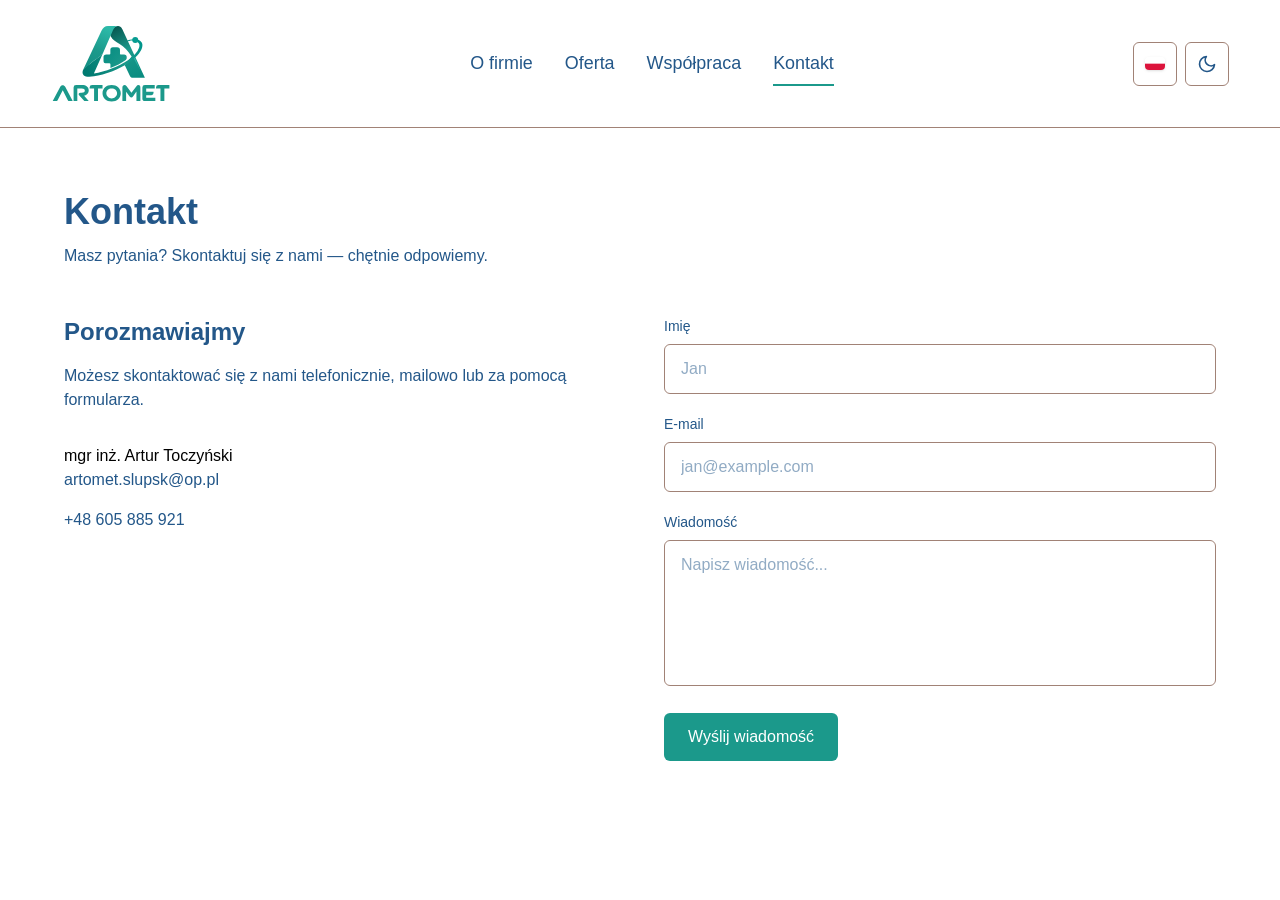
==== kontakt/index.html @ 6d8891f3 "Auto-generated commit" ====
<!DOCTYPE html><html lang="pl" data-beasties-container><head>
  <meta charset="utf-8">
  <title>Artomet</title>
  <base href="/">
  <meta name="viewport" content="width=device-width, initial-scale=1">
  <link rel="icon" type="image/svg+xml" href="favicon.svg">
<style>@layer properties;@layer theme,base,components,utilities;@layer theme{:root{--font-sans: -apple-system, BlinkMacSystemFont, "Segoe UI", Roboto, "Helvetica Neue", "Noto Sans", Arial, sans-serif, "Apple Color Emoji", "Segoe UI Emoji", "Segoe UI Symbol", "Noto Color Emoji";--font-mono: ui-monospace, SFMono-Regular, Menlo, Monaco, Consolas, "Liberation Mono", "Courier New", monospace;--spacing: .25rem;--container-xl: 36rem;--container-2xl: 42rem;--container-3xl: 48rem;--container-6xl: 72rem;--text-xs: .75rem;--text-xs--line-height: calc(1 / .75);--text-sm: .875rem;--text-sm--line-height: calc(1.25 / .875);--text-lg: 1.125rem;--text-lg--line-height: calc(1.75 / 1.125);--text-xl: 1.25rem;--text-xl--line-height: calc(1.75 / 1.25);--text-2xl: 1.5rem;--text-2xl--line-height: calc(2 / 1.5);--text-3xl: 1.875rem;--text-3xl--line-height: 1.2 ;--text-4xl: 2.25rem;--text-4xl--line-height: calc(2.5 / 2.25);--text-5xl: 3rem;--text-5xl--line-height: 1;--text-6xl: 3.75rem;--text-6xl--line-height: 1;--font-weight-medium: 500;--font-weight-semibold: 600;--font-weight-bold: 700;--leading-tight: 1.25;--leading-relaxed: 1.625;--radius-sm: .25rem;--radius-md: .375rem;--radius-xl: .75rem;--radius-2xl: 1rem;--ease-out: cubic-bezier(0, 0, .2, 1);--default-transition-duration: .15s;--default-transition-timing-function: cubic-bezier(.4, 0, .2, 1);--default-font-family: var(--font-sans);--default-mono-font-family: var(--font-mono);--color-background: var(--color-background);--color-foreground: var(--color-foreground);--color-primary: var(--color-primary);--color-border: var(--color-border);--color-inactive: var(--color-inactive)}}@layer base{*,:after,:before{box-sizing:border-box;margin:0;padding:0;border:0 solid}html{line-height:1.5;-webkit-text-size-adjust:100%;tab-size:4;font-family:var(--default-font-family, -apple-system, BlinkMacSystemFont, "Segoe UI", Roboto, "Helvetica Neue", "Noto Sans", Arial, sans-serif, "Apple Color Emoji", "Segoe UI Emoji", "Segoe UI Symbol", "Noto Color Emoji");font-feature-settings:var(--default-font-feature-settings, normal);font-variation-settings:var(--default-font-variation-settings, normal);-webkit-tap-highlight-color:transparent}h1,h2{font-size:inherit;font-weight:inherit}a{color:inherit;-webkit-text-decoration:inherit;text-decoration:inherit}img,svg{display:block;vertical-align:middle}img{max-width:100%;height:auto}button,input,textarea{font:inherit;font-feature-settings:inherit;font-variation-settings:inherit;letter-spacing:inherit;color:inherit;border-radius:0;background-color:transparent;opacity:1}textarea{resize:vertical}button,input:where([type=button],[type=reset],[type=submit]){appearance:button}}@layer utilities{.pointer-events-none{pointer-events:none}.absolute{position:absolute}.relative{position:relative}.top-full{top:100%}.right-0{right:0}.bottom-0{bottom:0}.left-0{left:0}.z-50{z-index:50}.mx-auto{margin-inline:auto}.mt-2{margin-top:calc(var(--spacing) * 2)}.mt-3{margin-top:calc(var(--spacing) * 3)}.mt-4{margin-top:calc(var(--spacing) * 4)}.mt-8{margin-top:calc(var(--spacing) * 8)}.mb-2{margin-bottom:calc(var(--spacing) * 2)}.mb-12{margin-bottom:calc(var(--spacing) * 12)}.block{display:block}.flex{display:flex}.grid{display:grid}.h-0\.5{height:calc(var(--spacing) * .5)}.h-11{height:calc(var(--spacing) * 11)}.min-h-\[calc\(100svh-var\(--header-height\)\)\]{min-height:calc(100svh - var(--header-height))}.w-5{width:calc(var(--spacing) * 5)}.w-11{width:calc(var(--spacing) * 11)}.w-full{width:100%}.max-w-2xl{max-width:var(--container-2xl)}.max-w-6xl{max-width:var(--container-6xl)}.origin-left{transform-origin:0}.translate-y-1{--tw-translate-y: var(--spacing);translate:var(--tw-translate-x) var(--tw-translate-y)}.scale-x-0{--tw-scale-x: 0%;scale:var(--tw-scale-x) var(--tw-scale-y)}.scale-x-100{--tw-scale-x: 100%;scale:var(--tw-scale-x) var(--tw-scale-y)}.cursor-pointer{cursor:pointer}.resize-none{resize:none}.items-center{align-items:center}.justify-center{justify-content:center}.gap-12{gap:calc(var(--spacing) * 12)}.rounded-md{border-radius:var(--radius-md)}.rounded-sm{border-radius:var(--radius-sm)}.border{border-style:var(--tw-border-style);border-width:1px}.border-border{border-color:var(--color-border)}.bg-background{background-color:var(--color-background)}.bg-foreground{background-color:var(--color-foreground)}.bg-primary{background-color:var(--color-primary)}.object-cover{object-fit:cover}.px-3{padding-inline:calc(var(--spacing) * 3)}.px-4{padding-inline:calc(var(--spacing) * 4)}.px-6{padding-inline:calc(var(--spacing) * 6)}.py-1{padding-block:var(--spacing)}.py-1\.5{padding-block:calc(var(--spacing) * 1.5)}.py-3{padding-block:calc(var(--spacing) * 3)}.py-10{padding-block:calc(var(--spacing) * 10)}.text-center{text-align:center}.text-2xl{font-size:var(--text-2xl);line-height:var(--tw-leading, var(--text-2xl--line-height))}.text-3xl{font-size:var(--text-3xl);line-height:var(--tw-leading, var(--text-3xl--line-height))}.text-sm{font-size:var(--text-sm);line-height:var(--tw-leading, var(--text-sm--line-height))}.text-xs{font-size:var(--text-xs);line-height:var(--tw-leading, var(--text-xs--line-height))}.font-bold{--tw-font-weight: var(--font-weight-bold);font-weight:var(--font-weight-bold)}.font-medium{--tw-font-weight: var(--font-weight-medium);font-weight:var(--font-weight-medium)}.font-semibold{--tw-font-weight: var(--font-weight-semibold);font-weight:var(--font-weight-semibold)}.whitespace-nowrap{white-space:nowrap}.text-background{color:var(--color-background)}.text-foreground{color:var(--color-foreground)}.text-primary{color:var(--color-primary)}.opacity-0{opacity:0%}.shadow-sm{--tw-shadow: 0 1px 3px 0 var(--tw-shadow-color, rgb(0 0 0 / .1)), 0 1px 2px -1px var(--tw-shadow-color, rgb(0 0 0 / .1));box-shadow:var(--tw-inset-shadow),var(--tw-inset-ring-shadow),var(--tw-ring-offset-shadow),var(--tw-ring-shadow),var(--tw-shadow)}.transition-all{transition-property:all;transition-timing-function:var(--tw-ease, var(--default-transition-timing-function));transition-duration:var(--tw-duration, var(--default-transition-duration))}.transition-colors{transition-property:color,background-color,border-color,outline-color,text-decoration-color,fill,stroke,--tw-gradient-from,--tw-gradient-via,--tw-gradient-to;transition-timing-function:var(--tw-ease, var(--default-transition-timing-function));transition-duration:var(--tw-duration, var(--default-transition-duration))}.transition-opacity{transition-property:opacity;transition-timing-function:var(--tw-ease, var(--default-transition-timing-function));transition-duration:var(--tw-duration, var(--default-transition-duration))}.transition-transform{transition-property:transform,translate,scale,rotate;transition-timing-function:var(--tw-ease, var(--default-transition-timing-function));transition-duration:var(--tw-duration, var(--default-transition-duration))}.duration-200{--tw-duration: .2s;transition-duration:.2s}.duration-300{--tw-duration: .3s;transition-duration:.3s}.ease-out{--tw-ease: var(--ease-out);transition-timing-function:var(--ease-out)}.outline-none{--tw-outline-style: none;outline-style:none}@media(hover:hover){.group-hover\:translate-y-0:is(:where(.group):hover *){--tw-translate-y: 0px;translate:var(--tw-translate-x) var(--tw-translate-y)}.group-hover\:scale-x-100:is(:where(.group):hover *){--tw-scale-x: 100%;scale:var(--tw-scale-x) var(--tw-scale-y)}.group-hover\:opacity-100:is(:where(.group):hover *){opacity:100%}}.group-focus-visible\:scale-x-100:is(:where(.group):focus-visible *){--tw-scale-x: 100%;scale:var(--tw-scale-x) var(--tw-scale-y)}@media(hover:hover){.hover\:text-primary:hover{color:var(--color-primary)}.hover\:opacity-90:hover{opacity:90%}}.focus\:border-primary:focus{border-color:var(--color-primary)}@media(width>=40rem){.sm\:px-6{padding-inline:calc(var(--spacing) * 6)}.sm\:py-16{padding-block:calc(var(--spacing) * 16)}.sm\:text-4xl{font-size:var(--text-4xl);line-height:var(--tw-leading, var(--text-4xl--line-height))}}@media(width>=48rem){.md\:grid-cols-2{grid-template-columns:repeat(2,minmax(0,1fr))}}}:root{--header-height: 4rem;--color-background: #ffffff;--color-foreground: #235789;--color-primary: #1B998B;--color-border: #A18276;--color-muted: #998888}@media(min-width:64rem){:root{--header-height: 8rem}}body{background:var(--color-background)}main{overflow-wrap:anywhere}main .grid>*{min-width:0}input,textarea{font-size:1rem}@keyframes content-enter{0%{opacity:0;transform:translateY(20px)}to{opacity:1;transform:translateY(0)}}@media(prefers-reduced-motion:no-preference){main :where(h1,h2,h3,p,a,button,input,textarea,label){animation:content-enter .6s cubic-bezier(.22,1,.36,1) both}main :where(h1,h2,h3){animation-delay:60ms}main p{animation-delay:.12s}main :where(a,button,input,textarea,label){animation-delay:.22s}main :where(a,button,input,textarea):focus{animation:none}}@property --tw-translate-x{syntax: "*"; inherits: false; initial-value: 0;}@property --tw-translate-y{syntax: "*"; inherits: false; initial-value: 0;}@property --tw-translate-z{syntax: "*"; inherits: false; initial-value: 0;}@property --tw-scale-x{syntax: "*"; inherits: false; initial-value: 1;}@property --tw-scale-y{syntax: "*"; inherits: false; initial-value: 1;}@property --tw-scale-z{syntax: "*"; inherits: false; initial-value: 1;}@property --tw-space-y-reverse{syntax: "*"; inherits: false; initial-value: 0;}@property --tw-border-style{syntax: "*"; inherits: false; initial-value: solid;}@property --tw-leading{syntax: "*"; inherits: false;}@property --tw-font-weight{syntax: "*"; inherits: false;}@property --tw-shadow{syntax: "*"; inherits: false; initial-value: 0 0 #0000;}@property --tw-shadow-color{syntax: "*"; inherits: false;}@property --tw-shadow-alpha{syntax: "<percentage>"; inherits: false; initial-value: 100%;}@property --tw-inset-shadow{syntax: "*"; inherits: false; initial-value: 0 0 #0000;}@property --tw-inset-shadow-color{syntax: "*"; inherits: false;}@property --tw-inset-shadow-alpha{syntax: "<percentage>"; inherits: false; initial-value: 100%;}@property --tw-ring-color{syntax: "*"; inherits: false;}@property --tw-ring-shadow{syntax: "*"; inherits: false; initial-value: 0 0 #0000;}@property --tw-inset-ring-color{syntax: "*"; inherits: false;}@property --tw-inset-ring-shadow{syntax: "*"; inherits: false; initial-value: 0 0 #0000;}@property --tw-ring-inset{syntax: "*"; inherits: false;}@property --tw-ring-offset-width{syntax: "<length>"; inherits: false; initial-value: 0px;}@property --tw-ring-offset-color{syntax: "*"; inherits: false; initial-value: #fff;}@property --tw-ring-offset-shadow{syntax: "*"; inherits: false; initial-value: 0 0 #0000;}@property --tw-duration{syntax: "*"; inherits: false;}@property --tw-ease{syntax: "*"; inherits: false;}@layer properties{@supports ((-webkit-hyphens: none) and (not (margin-trim: inline))) or ((-moz-orient: inline) and (not (color:rgb(from red r g b)))){*,:before,:after{--tw-translate-x: 0;--tw-translate-y: 0;--tw-translate-z: 0;--tw-scale-x: 1;--tw-scale-y: 1;--tw-scale-z: 1;--tw-space-y-reverse: 0;--tw-border-style: solid;--tw-leading: initial;--tw-font-weight: initial;--tw-shadow: 0 0 #0000;--tw-shadow-color: initial;--tw-shadow-alpha: 100%;--tw-inset-shadow: 0 0 #0000;--tw-inset-shadow-color: initial;--tw-inset-shadow-alpha: 100%;--tw-ring-color: initial;--tw-ring-shadow: 0 0 #0000;--tw-inset-ring-color: initial;--tw-inset-ring-shadow: 0 0 #0000;--tw-ring-inset: initial;--tw-ring-offset-width: 0px;--tw-ring-offset-color: #fff;--tw-ring-offset-shadow: 0 0 #0000;--tw-duration: initial;--tw-ease: initial}}}
</style><link rel="stylesheet" href="styles-PQJU27XA.css" media="print" onload="this.media='all'"><noscript><link rel="stylesheet" href="styles-PQJU27XA.css"></noscript><style ng-app-id="ng">.top-panel[_ngcontent-ng-c685632538]{display:flex;flex-wrap:wrap;align-items:center;justify-content:space-between;gap:0 12px;min-height:var(--header-height);padding:10px 16px;border-bottom:1px solid var(--color-border);background:var(--color-background);color:var(--color-foreground)}.brand[_ngcontent-ng-c685632538]{font-size:clamp(1.25rem,2.5vw,2rem)}.settings[_ngcontent-ng-c685632538]{display:flex;align-items:center;gap:8px}.menu-toggle[_ngcontent-ng-c685632538]{display:grid;place-items:center;width:44px;height:44px;border:1px solid var(--color-border);border-radius:6px;cursor:pointer}.navigation[_ngcontent-ng-c685632538]{display:none}.navigation.is-open[_ngcontent-ng-c685632538]{display:flex;flex-direction:column;order:3;width:100%;gap:8px;padding:12px 0}.navigation[_ngcontent-ng-c685632538]   a[_ngcontent-ng-c685632538]{display:flex;align-items:center;min-height:44px;width:fit-content;font-size:1.125rem;font-weight:500}[_ngcontent-ng-c685632538]:where(a,button):focus-visible{outline:2px solid var(--color-primary);outline-offset:4px}@media(min-width:64rem){.top-panel[_ngcontent-ng-c685632538]{flex-wrap:nowrap;padding:16px clamp(24px,4vw,64px)}.navigation[_ngcontent-ng-c685632538], .navigation.is-open[_ngcontent-ng-c685632538]{display:flex;flex-direction:row;order:0;width:auto;gap:clamp(20px,2.5vw,40px);padding:0}.navigation[_ngcontent-ng-c685632538]   a[_ngcontent-ng-c685632538]{font-size:clamp(1rem,1.4vw,1.25rem)}.menu-toggle[_ngcontent-ng-c685632538]{display:none}}</style></head>
<body><!--nghm--><script type="text/javascript" id="ng-event-dispatch-contract">(()=>{function p(t,n,r,o,e,i,f,m){return{eventType:t,event:n,targetElement:r,eic:o,timeStamp:e,eia:i,eirp:f,eiack:m}}function u(t){let n=[],r=e=>{n.push(e)};return{c:t,q:n,et:[],etc:[],d:r,h:e=>{r(p(e.type,e,e.target,t,Date.now()))}}}function s(t,n,r){for(let o=0;o<n.length;o++){let e=n[o];(r?t.etc:t.et).push(e),t.c.addEventListener(e,t.h,r)}}function c(t,n,r,o,e=window){let i=u(t);e._ejsas||(e._ejsas={}),e._ejsas[n]=i,s(i,r),s(i,o,!0)}window.__jsaction_bootstrap=c;})();
</script><script>window.__jsaction_bootstrap(document.body,"ng",["click","focusout"],[]);</script>
  <app-root ng-version="22.1.6" ngh="5" ng-server-context="ssg"><app-top-panel _nghost-ng-c685632538 ngh="3"><header _ngcontent-ng-c685632538 class="top-panel"><div _ngcontent-ng-c685632538 class="flex items-center"><a _ngcontent-ng-c685632538 routerlink="/" class="brand font-bold text-primary" href="/" jsaction="click:;"><img _ngcontent-ng-c685632538 src="/logo_name.svg" alt="Logo Artomet" style="width: 120px; height: auto;"></a></div><nav _ngcontent-ng-c685632538 id="main-navigation" aria-label="Menu główne" class="navigation"><a _ngcontent-ng-c685632538 routerlink="/o-firmie" routerlinkactive ariacurrentwhenactive="page" class="group relative py-1 text-foreground" href="/o-firmie" jsaction="click:;"><span _ngcontent-ng-c685632538>O firmie</span><span _ngcontent-ng-c685632538 class="absolute bottom-0 left-0 h-0.5 w-full origin-left bg-primary transition-transform duration-300 ease-out group-hover:scale-x-100 group-focus-visible:scale-x-100 scale-x-0"></span></a><a _ngcontent-ng-c685632538 routerlink="/oferta" routerlinkactive ariacurrentwhenactive="page" class="group relative py-1 text-foreground" href="/oferta" jsaction="click:;"><span _ngcontent-ng-c685632538>Oferta</span><span _ngcontent-ng-c685632538 class="absolute bottom-0 left-0 h-0.5 w-full origin-left bg-primary transition-transform duration-300 ease-out group-hover:scale-x-100 group-focus-visible:scale-x-100 scale-x-0"></span></a><a _ngcontent-ng-c685632538 routerlink="/wspolpraca" routerlinkactive ariacurrentwhenactive="page" class="group relative py-1 text-foreground" href="/wspolpraca" jsaction="click:;"><span _ngcontent-ng-c685632538>Współpraca</span><span _ngcontent-ng-c685632538 class="absolute bottom-0 left-0 h-0.5 w-full origin-left bg-primary transition-transform duration-300 ease-out group-hover:scale-x-100 group-focus-visible:scale-x-100 scale-x-0"></span></a><a _ngcontent-ng-c685632538 routerlink="/kontakt" routerlinkactive ariacurrentwhenactive="page" class="group relative py-1 text-foreground" href="/kontakt" aria-current="page" jsaction="click:;"><span _ngcontent-ng-c685632538>Kontakt</span><span _ngcontent-ng-c685632538 class="absolute bottom-0 left-0 h-0.5 w-full origin-left bg-primary transition-transform duration-300 ease-out group-hover:scale-x-100 group-focus-visible:scale-x-100 scale-x-100"></span></a></nav><div _ngcontent-ng-c685632538 class="settings"><app-language-selector _ngcontent-ng-c685632538 ngh="1"><div class="relative" jsaction="focusout:;"><button type="button" aria-controls="language-options" aria-label="Wybierz język" class="flex h-11 w-11 cursor-pointer items-center justify-center rounded-md border border-border transition-colors hover:bg-muted" aria-expanded="false" jsaction="click:;"><app-flag-icon cssclass="w-5" ngh="0"><svg xmlns="http://www.w3.org/2000/svg" viewBox="0 0 3 2" class="object-cover rounded-sm shadow-sm w-5"><rect width="3" height="2" fill="#fff"/><rect width="3" height="1" y="1" fill="#dc143c"/></svg><!----><!----><!----></app-flag-icon></button><!----></div></app-language-selector><app-theme-toggle _ngcontent-ng-c685632538 ngh="2"><div class="group relative"><button type="button" aria-label="Zmień motyw" class="flex h-11 w-11 cursor-pointer items-center justify-center rounded-md border border-border text-foreground transition-colors hover:bg-muted" jsaction="click:;"><!----><svg xmlns="http://www.w3.org/2000/svg" width="20" height="20" viewBox="0 0 24 24" fill="none" stroke="currentColor" stroke-width="2" stroke-linecap="round" stroke-linejoin="round"><path d="M21 12.79A9 9 0 1 1 11.21 3 7 7 0 0 0 21 12.79z"/></svg><!----></button><span class="pointer-events-none absolute right-0 top-full z-50 mt-2 whitespace-nowrap rounded-md bg-foreground px-3 py-1.5 text-xs text-background opacity-0 translate-y-1 transition-all duration-200 group-hover:translate-y-0 group-hover:opacity-100"> Zmień motyw </span></div></app-theme-toggle><button _ngcontent-ng-c685632538 type="button" aria-controls="main-navigation" class="menu-toggle" aria-expanded="false" aria-label="Otwórz menu" jsaction="click:;"><svg _ngcontent-ng-c685632538="" width="24" height="24" viewBox="0 0 24 24" fill="none" stroke="currentColor" stroke-width="2" aria-hidden="true"><!----><path _ngcontent-ng-c685632538="" d="M3 6h18M3 12h18M3 18h18"/><!----></svg></button></div></header></app-top-panel><main><router-outlet></router-outlet><app-kontakt ngh="4"><section class="min-h-[calc(100svh-var(--header-height))] bg-background px-4 py-10 sm:px-6 sm:py-16"><div class="mx-auto max-w-6xl"><div class="mb-12"><h1 class="text-3xl font-bold text-foreground sm:text-4xl"> Kontakt </h1><p class="mt-3 max-w-2xl text-foreground"> Masz pytania? Skontaktuj się z nami — chętnie odpowiemy. </p></div><div class="grid gap-12 md:grid-cols-2"><div><h2 class="text-2xl font-semibold text-foreground"> Porozmawiajmy </h2><p class="mt-4 text-foreground"> Możesz skontaktować się z nami telefonicznie, mailowo lub za pomocą formularza. </p><div class="mt-8 space-y-4"> mgr inż. Artur Toczyński<br><a href="mailto:artomet.slupsk@op.pl" class="block text-foreground transition-colors hover:text-primary"> artomet.slupsk@op.pl </a><a href="tel:+48605885921" class="block text-foreground transition-colors hover:text-primary"> +48 605 885 921 </a></div></div><form class="space-y-5"><div><label for="name" class="mb-2 block text-sm font-medium text-foreground"> Imię </label><input id="name" type="text" placeholder="Jan" class="w-full rounded-md border border-border bg-background px-4 py-3 text-foreground outline-none transition-colors focus:border-primary"></div><div><label for="email" class="mb-2 block text-sm font-medium text-foreground"> E-mail </label><input id="email" type="email" placeholder="jan@example.com" class="w-full rounded-md border border-border bg-background px-4 py-3 text-foreground outline-none transition-colors focus:border-primary"></div><div><label for="message" class="mb-2 block text-sm font-medium text-foreground"> Wiadomość </label><textarea id="message" rows="5" placeholder="Napisz wiadomość..." class="w-full resize-none rounded-md border border-border bg-background px-4 py-3 text-foreground outline-none transition-colors focus:border-primary"></textarea></div><button type="submit" class="text-center rounded-md bg-primary px-6 py-3 font-medium text-background transition-opacity hover:opacity-90"> Wyślij wiadomość </button></form></div></div></section></app-kontakt><!----></main></app-root>
<script src="main-QZWJJFKA.js" type="module"></script>
<link rel="modulepreload" href="chunk-Fl0vRDMw.js">


<script id="ng-state" type="application/json">{"__nghData__":[{"t":{"0":"t0","1":"t1","2":"t2"},"c":{"0":[{"i":"t0","r":1}],"1":[],"2":[]}},{"t":{"3":"t3"},"c":{"3":[]}},{"t":{"2":"t4","3":"t5"},"c":{"2":[],"3":[{"i":"t5","r":1}]}},{"t":{"31":"t6","32":"t7"},"c":{"31":[],"32":[{"i":"t7","r":1}]}},{},{"c":{"2":[{"i":"c3227474301","r":1}]}}]}</script></body></html>
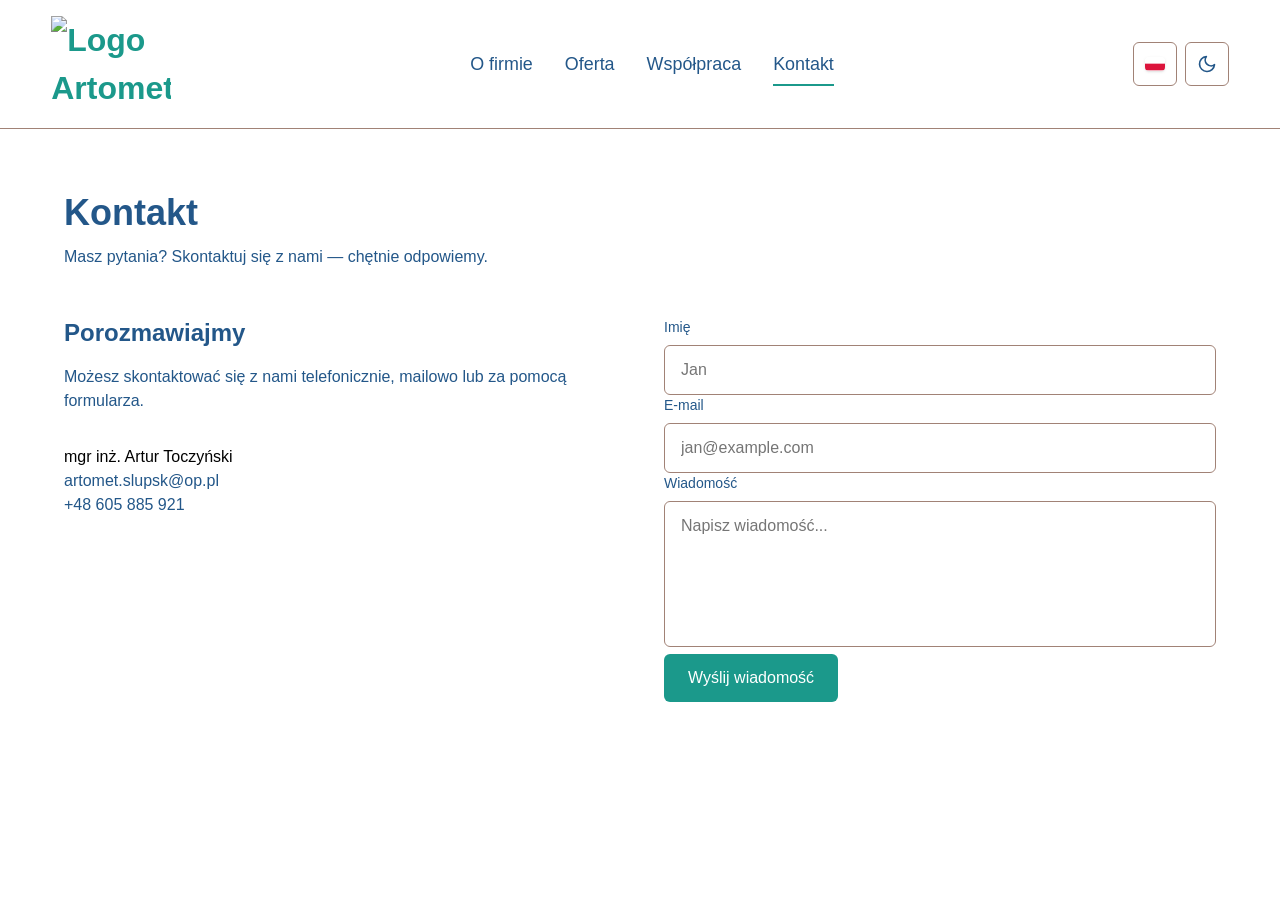
==== commit 81d07129: "Auto-generated commit" ====
--- a/kontakt/index.html
+++ b/kontakt/index.html
@@ -1,16 +1,16 @@
 <!DOCTYPE html><html lang="pl" data-beasties-container><head>
   <meta charset="utf-8">
   <title>Artomet</title>
-  <base href="/">
+  <base href="/artomet.github.io/">
   <meta name="viewport" content="width=device-width, initial-scale=1">
   <link rel="icon" type="image/svg+xml" href="favicon.svg">
 <style>@layer properties;@layer theme,base,components,utilities;@layer theme{:root{--font-sans: -apple-system, BlinkMacSystemFont, "Segoe UI", Roboto, "Helvetica Neue", "Noto Sans", Arial, sans-serif, "Apple Color Emoji", "Segoe UI Emoji", "Segoe UI Symbol", "Noto Color Emoji";--font-mono: ui-monospace, SFMono-Regular, Menlo, Monaco, Consolas, "Liberation Mono", "Courier New", monospace;--spacing: .25rem;--container-xl: 36rem;--container-2xl: 42rem;--container-3xl: 48rem;--container-6xl: 72rem;--text-xs: .75rem;--text-xs--line-height: calc(1 / .75);--text-sm: .875rem;--text-sm--line-height: calc(1.25 / .875);--text-lg: 1.125rem;--text-lg--line-height: calc(1.75 / 1.125);--text-xl: 1.25rem;--text-xl--line-height: calc(1.75 / 1.25);--text-2xl: 1.5rem;--text-2xl--line-height: calc(2 / 1.5);--text-3xl: 1.875rem;--text-3xl--line-height: 1.2 ;--text-4xl: 2.25rem;--text-4xl--line-height: calc(2.5 / 2.25);--text-5xl: 3rem;--text-5xl--line-height: 1;--text-6xl: 3.75rem;--text-6xl--line-height: 1;--font-weight-medium: 500;--font-weight-semibold: 600;--font-weight-bold: 700;--leading-tight: 1.25;--leading-relaxed: 1.625;--radius-sm: .25rem;--radius-md: .375rem;--radius-xl: .75rem;--radius-2xl: 1rem;--ease-out: cubic-bezier(0, 0, .2, 1);--default-transition-duration: .15s;--default-transition-timing-function: cubic-bezier(.4, 0, .2, 1);--default-font-family: var(--font-sans);--default-mono-font-family: var(--font-mono);--color-background: var(--color-background);--color-foreground: var(--color-foreground);--color-primary: var(--color-primary);--color-border: var(--color-border);--color-inactive: var(--color-inactive)}}@layer base{*,:after,:before{box-sizing:border-box;margin:0;padding:0;border:0 solid}html{line-height:1.5;-webkit-text-size-adjust:100%;tab-size:4;font-family:var(--default-font-family, -apple-system, BlinkMacSystemFont, "Segoe UI", Roboto, "Helvetica Neue", "Noto Sans", Arial, sans-serif, "Apple Color Emoji", "Segoe UI Emoji", "Segoe UI Symbol", "Noto Color Emoji");font-feature-settings:var(--default-font-feature-settings, normal);font-variation-settings:var(--default-font-variation-settings, normal);-webkit-tap-highlight-color:transparent}h1,h2{font-size:inherit;font-weight:inherit}a{color:inherit;-webkit-text-decoration:inherit;text-decoration:inherit}img,svg{display:block;vertical-align:middle}img{max-width:100%;height:auto}button,input,textarea{font:inherit;font-feature-settings:inherit;font-variation-settings:inherit;letter-spacing:inherit;color:inherit;border-radius:0;background-color:transparent;opacity:1}textarea{resize:vertical}button,input:where([type=button],[type=reset],[type=submit]){appearance:button}}@layer utilities{.pointer-events-none{pointer-events:none}.absolute{position:absolute}.relative{position:relative}.top-full{top:100%}.right-0{right:0}.bottom-0{bottom:0}.left-0{left:0}.z-50{z-index:50}.mx-auto{margin-inline:auto}.mt-2{margin-top:calc(var(--spacing) * 2)}.mt-3{margin-top:calc(var(--spacing) * 3)}.mt-4{margin-top:calc(var(--spacing) * 4)}.mt-8{margin-top:calc(var(--spacing) * 8)}.mb-2{margin-bottom:calc(var(--spacing) * 2)}.mb-12{margin-bottom:calc(var(--spacing) * 12)}.block{display:block}.flex{display:flex}.grid{display:grid}.h-0\.5{height:calc(var(--spacing) * .5)}.h-11{height:calc(var(--spacing) * 11)}.min-h-\[calc\(100svh-var\(--header-height\)\)\]{min-height:calc(100svh - var(--header-height))}.w-5{width:calc(var(--spacing) * 5)}.w-11{width:calc(var(--spacing) * 11)}.w-full{width:100%}.max-w-2xl{max-width:var(--container-2xl)}.max-w-6xl{max-width:var(--container-6xl)}.origin-left{transform-origin:0}.translate-y-1{--tw-translate-y: var(--spacing);translate:var(--tw-translate-x) var(--tw-translate-y)}.scale-x-0{--tw-scale-x: 0%;scale:var(--tw-scale-x) var(--tw-scale-y)}.scale-x-100{--tw-scale-x: 100%;scale:var(--tw-scale-x) var(--tw-scale-y)}.cursor-pointer{cursor:pointer}.resize-none{resize:none}.items-center{align-items:center}.justify-center{justify-content:center}.gap-12{gap:calc(var(--spacing) * 12)}.rounded-md{border-radius:var(--radius-md)}.rounded-sm{border-radius:var(--radius-sm)}.border{border-style:var(--tw-border-style);border-width:1px}.border-border{border-color:var(--color-border)}.bg-background{background-color:var(--color-background)}.bg-foreground{background-color:var(--color-foreground)}.bg-primary{background-color:var(--color-primary)}.object-cover{object-fit:cover}.px-3{padding-inline:calc(var(--spacing) * 3)}.px-4{padding-inline:calc(var(--spacing) * 4)}.px-6{padding-inline:calc(var(--spacing) * 6)}.py-1{padding-block:var(--spacing)}.py-1\.5{padding-block:calc(var(--spacing) * 1.5)}.py-3{padding-block:calc(var(--spacing) * 3)}.py-10{padding-block:calc(var(--spacing) * 10)}.text-center{text-align:center}.text-2xl{font-size:var(--text-2xl);line-height:var(--tw-leading, var(--text-2xl--line-height))}.text-3xl{font-size:var(--text-3xl);line-height:var(--tw-leading, var(--text-3xl--line-height))}.text-sm{font-size:var(--text-sm);line-height:var(--tw-leading, var(--text-sm--line-height))}.text-xs{font-size:var(--text-xs);line-height:var(--tw-leading, var(--text-xs--line-height))}.font-bold{--tw-font-weight: var(--font-weight-bold);font-weight:var(--font-weight-bold)}.font-medium{--tw-font-weight: var(--font-weight-medium);font-weight:var(--font-weight-medium)}.font-semibold{--tw-font-weight: var(--font-weight-semibold);font-weight:var(--font-weight-semibold)}.whitespace-nowrap{white-space:nowrap}.text-background{color:var(--color-background)}.text-foreground{color:var(--color-foreground)}.text-primary{color:var(--color-primary)}.opacity-0{opacity:0%}.shadow-sm{--tw-shadow: 0 1px 3px 0 var(--tw-shadow-color, rgb(0 0 0 / .1)), 0 1px 2px -1px var(--tw-shadow-color, rgb(0 0 0 / .1));box-shadow:var(--tw-inset-shadow),var(--tw-inset-ring-shadow),var(--tw-ring-offset-shadow),var(--tw-ring-shadow),var(--tw-shadow)}.transition-all{transition-property:all;transition-timing-function:var(--tw-ease, var(--default-transition-timing-function));transition-duration:var(--tw-duration, var(--default-transition-duration))}.transition-colors{transition-property:color,background-color,border-color,outline-color,text-decoration-color,fill,stroke,--tw-gradient-from,--tw-gradient-via,--tw-gradient-to;transition-timing-function:var(--tw-ease, var(--default-transition-timing-function));transition-duration:var(--tw-duration, var(--default-transition-duration))}.transition-opacity{transition-property:opacity;transition-timing-function:var(--tw-ease, var(--default-transition-timing-function));transition-duration:var(--tw-duration, var(--default-transition-duration))}.transition-transform{transition-property:transform,translate,scale,rotate;transition-timing-function:var(--tw-ease, var(--default-transition-timing-function));transition-duration:var(--tw-duration, var(--default-transition-duration))}.duration-200{--tw-duration: .2s;transition-duration:.2s}.duration-300{--tw-duration: .3s;transition-duration:.3s}.ease-out{--tw-ease: var(--ease-out);transition-timing-function:var(--ease-out)}.outline-none{--tw-outline-style: none;outline-style:none}@media(hover:hover){.group-hover\:translate-y-0:is(:where(.group):hover *){--tw-translate-y: 0px;translate:var(--tw-translate-x) var(--tw-translate-y)}.group-hover\:scale-x-100:is(:where(.group):hover *){--tw-scale-x: 100%;scale:var(--tw-scale-x) var(--tw-scale-y)}.group-hover\:opacity-100:is(:where(.group):hover *){opacity:100%}}.group-focus-visible\:scale-x-100:is(:where(.group):focus-visible *){--tw-scale-x: 100%;scale:var(--tw-scale-x) var(--tw-scale-y)}@media(hover:hover){.hover\:text-primary:hover{color:var(--color-primary)}.hover\:opacity-90:hover{opacity:90%}}.focus\:border-primary:focus{border-color:var(--color-primary)}@media(width>=40rem){.sm\:px-6{padding-inline:calc(var(--spacing) * 6)}.sm\:py-16{padding-block:calc(var(--spacing) * 16)}.sm\:text-4xl{font-size:var(--text-4xl);line-height:var(--tw-leading, var(--text-4xl--line-height))}}@media(width>=48rem){.md\:grid-cols-2{grid-template-columns:repeat(2,minmax(0,1fr))}}}:root{--header-height: 4rem;--color-background: #ffffff;--color-foreground: #235789;--color-primary: #1B998B;--color-border: #A18276;--color-muted: #998888}@media(min-width:64rem){:root{--header-height: 8rem}}body{background:var(--color-background)}main{overflow-wrap:anywhere}main .grid>*{min-width:0}input,textarea{font-size:1rem}@keyframes content-enter{0%{opacity:0;transform:translateY(20px)}to{opacity:1;transform:translateY(0)}}@media(prefers-reduced-motion:no-preference){main :where(h1,h2,h3,p,a,button,input,textarea,label){animation:content-enter .6s cubic-bezier(.22,1,.36,1) both}main :where(h1,h2,h3){animation-delay:60ms}main p{animation-delay:.12s}main :where(a,button,input,textarea,label){animation-delay:.22s}main :where(a,button,input,textarea):focus{animation:none}}@property --tw-translate-x{syntax: "*"; inherits: false; initial-value: 0;}@property --tw-translate-y{syntax: "*"; inherits: false; initial-value: 0;}@property --tw-translate-z{syntax: "*"; inherits: false; initial-value: 0;}@property --tw-scale-x{syntax: "*"; inherits: false; initial-value: 1;}@property --tw-scale-y{syntax: "*"; inherits: false; initial-value: 1;}@property --tw-scale-z{syntax: "*"; inherits: false; initial-value: 1;}@property --tw-space-y-reverse{syntax: "*"; inherits: false; initial-value: 0;}@property --tw-border-style{syntax: "*"; inherits: false; initial-value: solid;}@property --tw-leading{syntax: "*"; inherits: false;}@property --tw-font-weight{syntax: "*"; inherits: false;}@property --tw-shadow{syntax: "*"; inherits: false; initial-value: 0 0 #0000;}@property --tw-shadow-color{syntax: "*"; inherits: false;}@property --tw-shadow-alpha{syntax: "<percentage>"; inherits: false; initial-value: 100%;}@property --tw-inset-shadow{syntax: "*"; inherits: false; initial-value: 0 0 #0000;}@property --tw-inset-shadow-color{syntax: "*"; inherits: false;}@property --tw-inset-shadow-alpha{syntax: "<percentage>"; inherits: false; initial-value: 100%;}@property --tw-ring-color{syntax: "*"; inherits: false;}@property --tw-ring-shadow{syntax: "*"; inherits: false; initial-value: 0 0 #0000;}@property --tw-inset-ring-color{syntax: "*"; inherits: false;}@property --tw-inset-ring-shadow{syntax: "*"; inherits: false; initial-value: 0 0 #0000;}@property --tw-ring-inset{syntax: "*"; inherits: false;}@property --tw-ring-offset-width{syntax: "<length>"; inherits: false; initial-value: 0px;}@property --tw-ring-offset-color{syntax: "*"; inherits: false; initial-value: #fff;}@property --tw-ring-offset-shadow{syntax: "*"; inherits: false; initial-value: 0 0 #0000;}@property --tw-duration{syntax: "*"; inherits: false;}@property --tw-ease{syntax: "*"; inherits: false;}@layer properties{@supports ((-webkit-hyphens: none) and (not (margin-trim: inline))) or ((-moz-orient: inline) and (not (color:rgb(from red r g b)))){*,:before,:after{--tw-translate-x: 0;--tw-translate-y: 0;--tw-translate-z: 0;--tw-scale-x: 1;--tw-scale-y: 1;--tw-scale-z: 1;--tw-space-y-reverse: 0;--tw-border-style: solid;--tw-leading: initial;--tw-font-weight: initial;--tw-shadow: 0 0 #0000;--tw-shadow-color: initial;--tw-shadow-alpha: 100%;--tw-inset-shadow: 0 0 #0000;--tw-inset-shadow-color: initial;--tw-inset-shadow-alpha: 100%;--tw-ring-color: initial;--tw-ring-shadow: 0 0 #0000;--tw-inset-ring-color: initial;--tw-inset-ring-shadow: 0 0 #0000;--tw-ring-inset: initial;--tw-ring-offset-width: 0px;--tw-ring-offset-color: #fff;--tw-ring-offset-shadow: 0 0 #0000;--tw-duration: initial;--tw-ease: initial}}}
-</style><link rel="stylesheet" href="styles-PQJU27XA.css" media="print" onload="this.media='all'"><noscript><link rel="stylesheet" href="styles-PQJU27XA.css"></noscript><style ng-app-id="ng">.top-panel[_ngcontent-ng-c685632538]{display:flex;flex-wrap:wrap;align-items:center;justify-content:space-between;gap:0 12px;min-height:var(--header-height);padding:10px 16px;border-bottom:1px solid var(--color-border);background:var(--color-background);color:var(--color-foreground)}.brand[_ngcontent-ng-c685632538]{font-size:clamp(1.25rem,2.5vw,2rem)}.settings[_ngcontent-ng-c685632538]{display:flex;align-items:center;gap:8px}.menu-toggle[_ngcontent-ng-c685632538]{display:grid;place-items:center;width:44px;height:44px;border:1px solid var(--color-border);border-radius:6px;cursor:pointer}.navigation[_ngcontent-ng-c685632538]{display:none}.navigation.is-open[_ngcontent-ng-c685632538]{display:flex;flex-direction:column;order:3;width:100%;gap:8px;padding:12px 0}.navigation[_ngcontent-ng-c685632538]   a[_ngcontent-ng-c685632538]{display:flex;align-items:center;min-height:44px;width:fit-content;font-size:1.125rem;font-weight:500}[_ngcontent-ng-c685632538]:where(a,button):focus-visible{outline:2px solid var(--color-primary);outline-offset:4px}@media(min-width:64rem){.top-panel[_ngcontent-ng-c685632538]{flex-wrap:nowrap;padding:16px clamp(24px,4vw,64px)}.navigation[_ngcontent-ng-c685632538], .navigation.is-open[_ngcontent-ng-c685632538]{display:flex;flex-direction:row;order:0;width:auto;gap:clamp(20px,2.5vw,40px);padding:0}.navigation[_ngcontent-ng-c685632538]   a[_ngcontent-ng-c685632538]{font-size:clamp(1rem,1.4vw,1.25rem)}.menu-toggle[_ngcontent-ng-c685632538]{display:none}}</style></head>
+</style><link rel="stylesheet" href="styles-ED44Y5ZV.css" media="print" onload="this.media='all'"><noscript><link rel="stylesheet" href="styles-ED44Y5ZV.css"></noscript><style ng-app-id="ng">.top-panel[_ngcontent-ng-c1850946107]{display:flex;flex-wrap:wrap;align-items:center;justify-content:space-between;gap:0 12px;min-height:var(--header-height);padding:10px 16px;border-bottom:1px solid var(--color-border);background:var(--color-background);color:var(--color-foreground)}.brand[_ngcontent-ng-c1850946107]{font-size:clamp(1.25rem,2.5vw,2rem)}.settings[_ngcontent-ng-c1850946107]{display:flex;align-items:center;gap:8px}.menu-toggle[_ngcontent-ng-c1850946107]{display:grid;place-items:center;width:44px;height:44px;border:1px solid var(--color-border);border-radius:6px;cursor:pointer}.navigation[_ngcontent-ng-c1850946107]{display:none}.navigation.is-open[_ngcontent-ng-c1850946107]{display:flex;flex-direction:column;order:3;width:100%;gap:8px;padding:12px 0}.navigation[_ngcontent-ng-c1850946107]   a[_ngcontent-ng-c1850946107]{display:flex;align-items:center;min-height:44px;width:fit-content;font-size:1.125rem;font-weight:500}[_ngcontent-ng-c1850946107]:where(a,button):focus-visible{outline:2px solid var(--color-primary);outline-offset:4px}@media(min-width:64rem){.top-panel[_ngcontent-ng-c1850946107]{flex-wrap:nowrap;padding:16px clamp(24px,4vw,64px)}.navigation[_ngcontent-ng-c1850946107], .navigation.is-open[_ngcontent-ng-c1850946107]{display:flex;flex-direction:row;order:0;width:auto;gap:clamp(20px,2.5vw,40px);padding:0}.navigation[_ngcontent-ng-c1850946107]   a[_ngcontent-ng-c1850946107]{font-size:clamp(1rem,1.4vw,1.25rem)}.menu-toggle[_ngcontent-ng-c1850946107]{display:none}}</style></head>
 <body><!--nghm--><script type="text/javascript" id="ng-event-dispatch-contract">(()=>{function p(t,n,r,o,e,i,f,m){return{eventType:t,event:n,targetElement:r,eic:o,timeStamp:e,eia:i,eirp:f,eiack:m}}function u(t){let n=[],r=e=>{n.push(e)};return{c:t,q:n,et:[],etc:[],d:r,h:e=>{r(p(e.type,e,e.target,t,Date.now()))}}}function s(t,n,r){for(let o=0;o<n.length;o++){let e=n[o];(r?t.etc:t.et).push(e),t.c.addEventListener(e,t.h,r)}}function c(t,n,r,o,e=window){let i=u(t);e._ejsas||(e._ejsas={}),e._ejsas[n]=i,s(i,r),s(i,o,!0)}window.__jsaction_bootstrap=c;})();
 </script><script>window.__jsaction_bootstrap(document.body,"ng",["click","focusout"],[]);</script>
-  <app-root ng-version="22.1.6" ngh="5" ng-server-context="ssg"><app-top-panel _nghost-ng-c685632538 ngh="3"><header _ngcontent-ng-c685632538 class="top-panel"><div _ngcontent-ng-c685632538 class="flex items-center"><a _ngcontent-ng-c685632538 routerlink="/" class="brand font-bold text-primary" href="/" jsaction="click:;"><img _ngcontent-ng-c685632538 src="/logo_name.svg" alt="Logo Artomet" style="width: 120px; height: auto;"></a></div><nav _ngcontent-ng-c685632538 id="main-navigation" aria-label="Menu główne" class="navigation"><a _ngcontent-ng-c685632538 routerlink="/o-firmie" routerlinkactive ariacurrentwhenactive="page" class="group relative py-1 text-foreground" href="/o-firmie" jsaction="click:;"><span _ngcontent-ng-c685632538>O firmie</span><span _ngcontent-ng-c685632538 class="absolute bottom-0 left-0 h-0.5 w-full origin-left bg-primary transition-transform duration-300 ease-out group-hover:scale-x-100 group-focus-visible:scale-x-100 scale-x-0"></span></a><a _ngcontent-ng-c685632538 routerlink="/oferta" routerlinkactive ariacurrentwhenactive="page" class="group relative py-1 text-foreground" href="/oferta" jsaction="click:;"><span _ngcontent-ng-c685632538>Oferta</span><span _ngcontent-ng-c685632538 class="absolute bottom-0 left-0 h-0.5 w-full origin-left bg-primary transition-transform duration-300 ease-out group-hover:scale-x-100 group-focus-visible:scale-x-100 scale-x-0"></span></a><a _ngcontent-ng-c685632538 routerlink="/wspolpraca" routerlinkactive ariacurrentwhenactive="page" class="group relative py-1 text-foreground" href="/wspolpraca" jsaction="click:;"><span _ngcontent-ng-c685632538>Współpraca</span><span _ngcontent-ng-c685632538 class="absolute bottom-0 left-0 h-0.5 w-full origin-left bg-primary transition-transform duration-300 ease-out group-hover:scale-x-100 group-focus-visible:scale-x-100 scale-x-0"></span></a><a _ngcontent-ng-c685632538 routerlink="/kontakt" routerlinkactive ariacurrentwhenactive="page" class="group relative py-1 text-foreground" href="/kontakt" aria-current="page" jsaction="click:;"><span _ngcontent-ng-c685632538>Kontakt</span><span _ngcontent-ng-c685632538 class="absolute bottom-0 left-0 h-0.5 w-full origin-left bg-primary transition-transform duration-300 ease-out group-hover:scale-x-100 group-focus-visible:scale-x-100 scale-x-100"></span></a></nav><div _ngcontent-ng-c685632538 class="settings"><app-language-selector _ngcontent-ng-c685632538 ngh="1"><div class="relative" jsaction="focusout:;"><button type="button" aria-controls="language-options" aria-label="Wybierz język" class="flex h-11 w-11 cursor-pointer items-center justify-center rounded-md border border-border transition-colors hover:bg-muted" aria-expanded="false" jsaction="click:;"><app-flag-icon cssclass="w-5" ngh="0"><svg xmlns="http://www.w3.org/2000/svg" viewBox="0 0 3 2" class="object-cover rounded-sm shadow-sm w-5"><rect width="3" height="2" fill="#fff"/><rect width="3" height="1" y="1" fill="#dc143c"/></svg><!----><!----><!----></app-flag-icon></button><!----></div></app-language-selector><app-theme-toggle _ngcontent-ng-c685632538 ngh="2"><div class="group relative"><button type="button" aria-label="Zmień motyw" class="flex h-11 w-11 cursor-pointer items-center justify-center rounded-md border border-border text-foreground transition-colors hover:bg-muted" jsaction="click:;"><!----><svg xmlns="http://www.w3.org/2000/svg" width="20" height="20" viewBox="0 0 24 24" fill="none" stroke="currentColor" stroke-width="2" stroke-linecap="round" stroke-linejoin="round"><path d="M21 12.79A9 9 0 1 1 11.21 3 7 7 0 0 0 21 12.79z"/></svg><!----></button><span class="pointer-events-none absolute right-0 top-full z-50 mt-2 whitespace-nowrap rounded-md bg-foreground px-3 py-1.5 text-xs text-background opacity-0 translate-y-1 transition-all duration-200 group-hover:translate-y-0 group-hover:opacity-100"> Zmień motyw </span></div></app-theme-toggle><button _ngcontent-ng-c685632538 type="button" aria-controls="main-navigation" class="menu-toggle" aria-expanded="false" aria-label="Otwórz menu" jsaction="click:;"><svg _ngcontent-ng-c685632538="" width="24" height="24" viewBox="0 0 24 24" fill="none" stroke="currentColor" stroke-width="2" aria-hidden="true"><!----><path _ngcontent-ng-c685632538="" d="M3 6h18M3 12h18M3 18h18"/><!----></svg></button></div></header></app-top-panel><main><router-outlet></router-outlet><app-kontakt ngh="4"><section class="min-h-[calc(100svh-var(--header-height))] bg-background px-4 py-10 sm:px-6 sm:py-16"><div class="mx-auto max-w-6xl"><div class="mb-12"><h1 class="text-3xl font-bold text-foreground sm:text-4xl"> Kontakt </h1><p class="mt-3 max-w-2xl text-foreground"> Masz pytania? Skontaktuj się z nami — chętnie odpowiemy. </p></div><div class="grid gap-12 md:grid-cols-2"><div><h2 class="text-2xl font-semibold text-foreground"> Porozmawiajmy </h2><p class="mt-4 text-foreground"> Możesz skontaktować się z nami telefonicznie, mailowo lub za pomocą formularza. </p><div class="mt-8 space-y-4"> mgr inż. Artur Toczyński<br><a href="mailto:artomet.slupsk@op.pl" class="block text-foreground transition-colors hover:text-primary"> artomet.slupsk@op.pl </a><a href="tel:+48605885921" class="block text-foreground transition-colors hover:text-primary"> +48 605 885 921 </a></div></div><form class="space-y-5"><div><label for="name" class="mb-2 block text-sm font-medium text-foreground"> Imię </label><input id="name" type="text" placeholder="Jan" class="w-full rounded-md border border-border bg-background px-4 py-3 text-foreground outline-none transition-colors focus:border-primary"></div><div><label for="email" class="mb-2 block text-sm font-medium text-foreground"> E-mail </label><input id="email" type="email" placeholder="jan@example.com" class="w-full rounded-md border border-border bg-background px-4 py-3 text-foreground outline-none transition-colors focus:border-primary"></div><div><label for="message" class="mb-2 block text-sm font-medium text-foreground"> Wiadomość </label><textarea id="message" rows="5" placeholder="Napisz wiadomość..." class="w-full resize-none rounded-md border border-border bg-background px-4 py-3 text-foreground outline-none transition-colors focus:border-primary"></textarea></div><button type="submit" class="text-center rounded-md bg-primary px-6 py-3 font-medium text-background transition-opacity hover:opacity-90"> Wyślij wiadomość </button></form></div></div></section></app-kontakt><!----></main></app-root>
-<script src="main-QZWJJFKA.js" type="module"></script>
-<link rel="modulepreload" href="chunk-Fl0vRDMw.js">
+  <app-root ng-version="22.1.6" ngh="5" ng-server-context="ssg"><app-top-panel _nghost-ng-c1850946107 ngh="3"><header _ngcontent-ng-c1850946107 class="top-panel"><div _ngcontent-ng-c1850946107 class="flex items-center"><a _ngcontent-ng-c1850946107 routerlink="/" class="brand font-bold text-primary" href="/artomet.github.io/" jsaction="click:;"><img _ngcontent-ng-c1850946107 src="logo_name.svg" alt="Logo Artomet" style="width: 120px; height: auto;"></a></div><nav _ngcontent-ng-c1850946107 id="main-navigation" aria-label="Menu główne" class="navigation"><a _ngcontent-ng-c1850946107 routerlink="/o-firmie" routerlinkactive ariacurrentwhenactive="page" class="group relative py-1 text-foreground" href="/artomet.github.io/o-firmie" jsaction="click:;"><span _ngcontent-ng-c1850946107>O firmie</span><span _ngcontent-ng-c1850946107 class="absolute bottom-0 left-0 h-0.5 w-full origin-left bg-primary transition-transform duration-300 ease-out group-hover:scale-x-100 group-focus-visible:scale-x-100 scale-x-0"></span></a><a _ngcontent-ng-c1850946107 routerlink="/oferta" routerlinkactive ariacurrentwhenactive="page" class="group relative py-1 text-foreground" href="/artomet.github.io/oferta" jsaction="click:;"><span _ngcontent-ng-c1850946107>Oferta</span><span _ngcontent-ng-c1850946107 class="absolute bottom-0 left-0 h-0.5 w-full origin-left bg-primary transition-transform duration-300 ease-out group-hover:scale-x-100 group-focus-visible:scale-x-100 scale-x-0"></span></a><a _ngcontent-ng-c1850946107 routerlink="/wspolpraca" routerlinkactive ariacurrentwhenactive="page" class="group relative py-1 text-foreground" href="/artomet.github.io/wspolpraca" jsaction="click:;"><span _ngcontent-ng-c1850946107>Współpraca</span><span _ngcontent-ng-c1850946107 class="absolute bottom-0 left-0 h-0.5 w-full origin-left bg-primary transition-transform duration-300 ease-out group-hover:scale-x-100 group-focus-visible:scale-x-100 scale-x-0"></span></a><a _ngcontent-ng-c1850946107 routerlink="/kontakt" routerlinkactive ariacurrentwhenactive="page" class="group relative py-1 text-foreground" href="/artomet.github.io/kontakt" aria-current="page" jsaction="click:;"><span _ngcontent-ng-c1850946107>Kontakt</span><span _ngcontent-ng-c1850946107 class="absolute bottom-0 left-0 h-0.5 w-full origin-left bg-primary transition-transform duration-300 ease-out group-hover:scale-x-100 group-focus-visible:scale-x-100 scale-x-100"></span></a></nav><div _ngcontent-ng-c1850946107 class="settings"><app-language-selector _ngcontent-ng-c1850946107 ngh="1"><div class="relative" jsaction="focusout:;"><button type="button" aria-controls="language-options" aria-label="Wybierz język" class="flex h-11 w-11 cursor-pointer items-center justify-center rounded-md border border-border transition-colors hover:bg-muted" aria-expanded="false" jsaction="click:;"><app-flag-icon cssclass="w-5" ngh="0"><svg xmlns="http://www.w3.org/2000/svg" viewBox="0 0 3 2" class="object-cover rounded-sm shadow-sm w-5"><rect width="3" height="2" fill="#fff"/><rect width="3" height="1" y="1" fill="#dc143c"/></svg><!----><!----><!----></app-flag-icon></button><!----></div></app-language-selector><app-theme-toggle _ngcontent-ng-c1850946107 ngh="2"><div class="group relative"><button type="button" aria-label="Zmień motyw" class="flex h-11 w-11 cursor-pointer items-center justify-center rounded-md border border-border text-foreground transition-colors hover:bg-muted" jsaction="click:;"><!----><svg xmlns="http://www.w3.org/2000/svg" width="20" height="20" viewBox="0 0 24 24" fill="none" stroke="currentColor" stroke-width="2" stroke-linecap="round" stroke-linejoin="round"><path d="M21 12.79A9 9 0 1 1 11.21 3 7 7 0 0 0 21 12.79z"/></svg><!----></button><span class="pointer-events-none absolute right-0 top-full z-50 mt-2 whitespace-nowrap rounded-md bg-foreground px-3 py-1.5 text-xs text-background opacity-0 translate-y-1 transition-all duration-200 group-hover:translate-y-0 group-hover:opacity-100"> Zmień motyw </span></div></app-theme-toggle><button _ngcontent-ng-c1850946107 type="button" aria-controls="main-navigation" class="menu-toggle" aria-expanded="false" aria-label="Otwórz menu" jsaction="click:;"><svg _ngcontent-ng-c1850946107="" width="24" height="24" viewBox="0 0 24 24" fill="none" stroke="currentColor" stroke-width="2" aria-hidden="true"><!----><path _ngcontent-ng-c1850946107="" d="M3 6h18M3 12h18M3 18h18"/><!----></svg></button></div></header></app-top-panel><main><router-outlet></router-outlet><app-kontakt ngh="4"><section class="min-h-[calc(100svh-var(--header-height))] bg-background px-4 py-10 sm:px-6 sm:py-16"><div class="mx-auto max-w-6xl"><div class="mb-12"><h1 class="text-3xl font-bold text-foreground sm:text-4xl"> Kontakt </h1><p class="mt-3 max-w-2xl text-foreground"> Masz pytania? Skontaktuj się z nami — chętnie odpowiemy. </p></div><div class="grid gap-12 md:grid-cols-2"><div><h2 class="text-2xl font-semibold text-foreground"> Porozmawiajmy </h2><p class="mt-4 text-foreground"> Możesz skontaktować się z nami telefonicznie, mailowo lub za pomocą formularza. </p><div class="mt-8 space-y-4"> mgr inż. Artur Toczyński<br><a href="mailto:artomet.slupsk@op.pl" class="block text-foreground transition-colors hover:text-primary"> artomet.slupsk@op.pl </a><a href="tel:+48605885921" class="block text-foreground transition-colors hover:text-primary"> +48 605 885 921 </a></div></div><form class="space-y-5"><div><label for="name" class="mb-2 block text-sm font-medium text-foreground"> Imię </label><input id="name" type="text" placeholder="Jan" class="w-full rounded-md border border-border bg-background px-4 py-3 text-foreground outline-none transition-colors focus:border-primary"></div><div><label for="email" class="mb-2 block text-sm font-medium text-foreground"> E-mail </label><input id="email" type="email" placeholder="jan@example.com" class="w-full rounded-md border border-border bg-background px-4 py-3 text-foreground outline-none transition-colors focus:border-primary"></div><div><label for="message" class="mb-2 block text-sm font-medium text-foreground"> Wiadomość </label><textarea id="message" rows="5" placeholder="Napisz wiadomość..." class="w-full resize-none rounded-md border border-border bg-background px-4 py-3 text-foreground outline-none transition-colors focus:border-primary"></textarea></div><button type="submit" class="text-center rounded-md bg-primary px-6 py-3 font-medium text-background transition-opacity hover:opacity-90"> Wyślij wiadomość </button></form></div></div></section></app-kontakt><!----></main></app-root>
+<script src="main-2DWVXTP3.js" type="module"></script>
+<link rel="modulepreload" href="chunk-6GvZybii.js">
 
 
 <script id="ng-state" type="application/json">{"__nghData__":[{"t":{"0":"t0","1":"t1","2":"t2"},"c":{"0":[{"i":"t0","r":1}],"1":[],"2":[]}},{"t":{"3":"t3"},"c":{"3":[]}},{"t":{"2":"t4","3":"t5"},"c":{"2":[],"3":[{"i":"t5","r":1}]}},{"t":{"31":"t6","32":"t7"},"c":{"31":[],"32":[{"i":"t7","r":1}]}},{},{"c":{"2":[{"i":"c3227474301","r":1}]}}]}</script></body></html>
